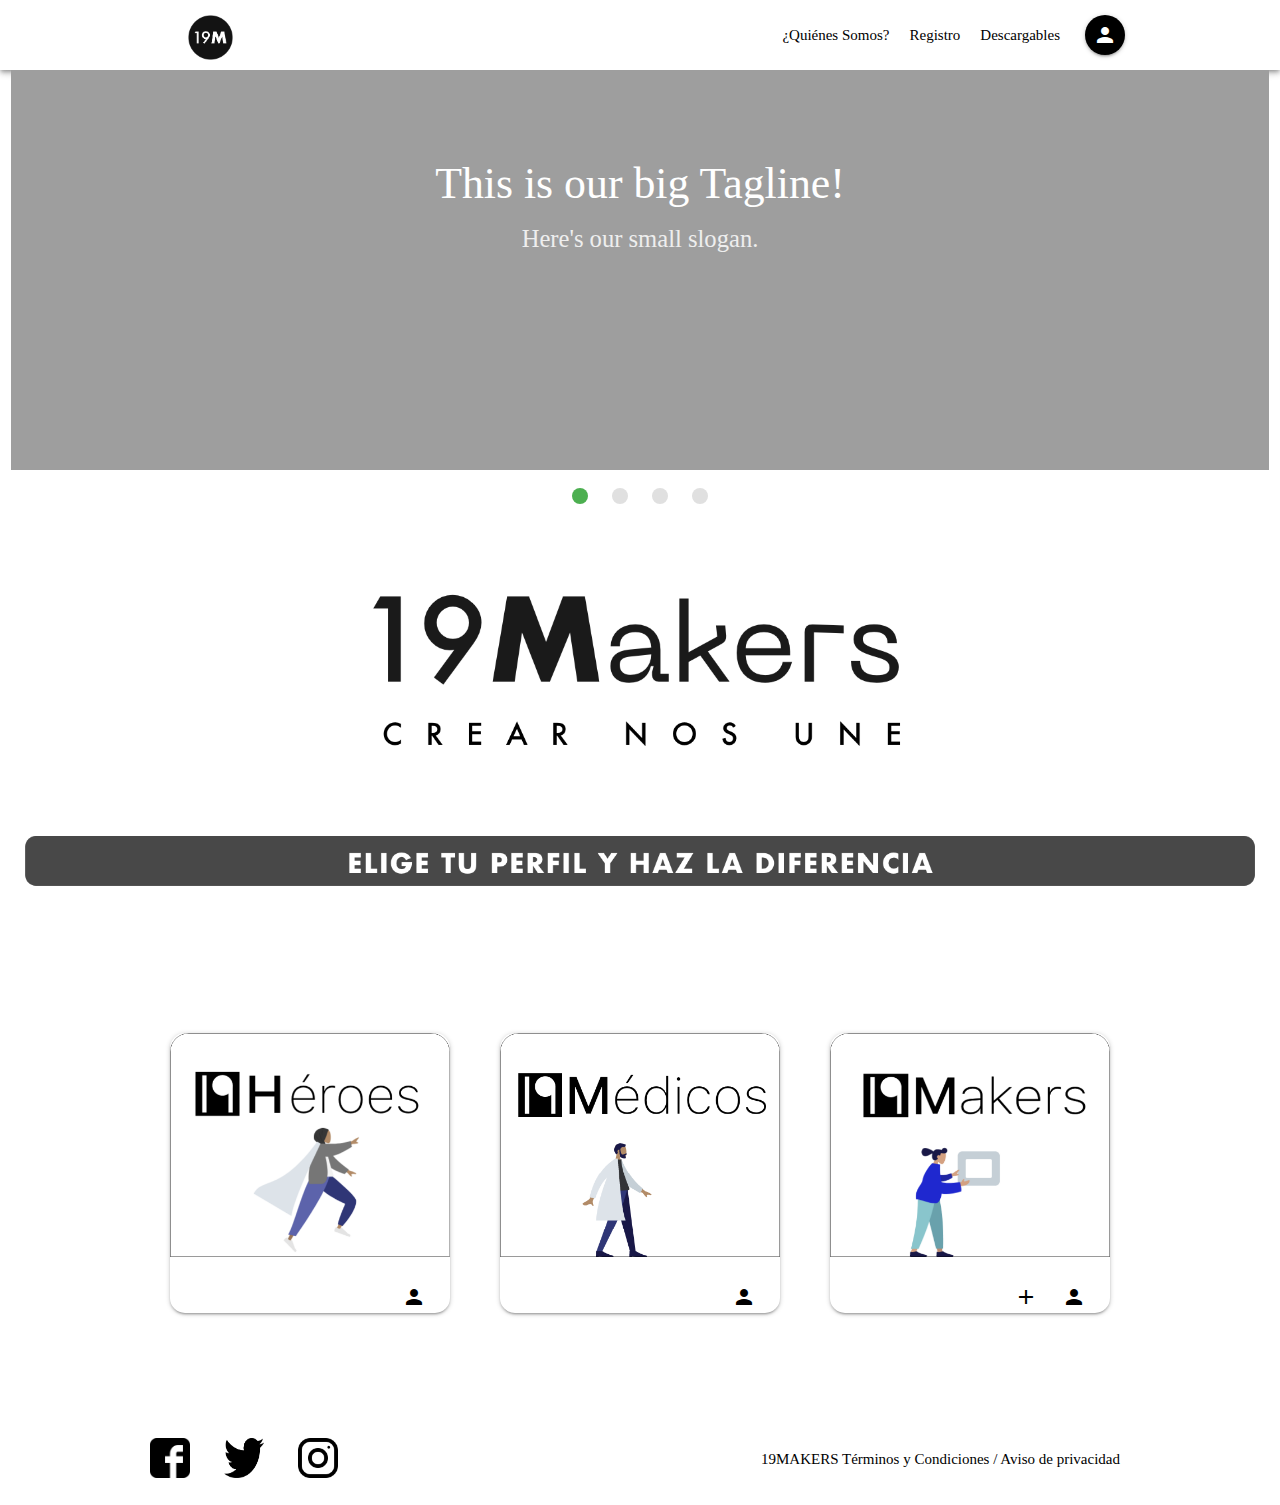
==== index.html @ b50b748e "version anterior" ====
<!DOCTYPE html>
<html lang="es">

<head>
  <meta charset="UTF-8">
  <meta name="viewport" content="width=device-width, initial-scale=1.0">
  <title>19MAKERS</title>
  <link href="https://fonts.googleapis.com/icon?family=Material+Icons" rel="stylesheet">
  <link rel="icon" type="assets/img/png" href="assets/img/logown.png" />
  <link rel=" stylesheet " href="index.html" />
  <!-- Compiled and minified CSS -->
  <link rel="stylesheet" href="https://cdnjs.cloudflare.com/ajax/libs/materialize/1.0.0/css/materialize.min.css">

  <link rel="stylesheet" href="css/main.css">


  <style type="text/css" media="screen, print">
    @font-face {
      font-family: "NeueMachina-Regular";
      src: url("assets/typo/NeueMachina");
    }
  </style>

</head>

<body>
  <header class="header z-depth-2">
    <div class="container">
      <figure class="logo">
        <a title="Logo19M" href="index.html">
          <img src="assets/img/logown.png" width="45" height="45" alt="Logo 19Makers" /></a>
      </figure>

      <ol>
        <li>
          <a class="modal-trigger" href="#modal1">¿Quiénes Somos?</a>
        </li>


        <!-- Modal Structure -->
        <div id="modal1" class="modal">
          <div class="modal-content">
            <!--<h4>Modal Header</h4>
            <p>A bunch of text</p>-->
            <video class="responsive-video" controls>
              <source src="assets/img/19video.mp4" type="video/mp4">
            </video>
            <div class="modal-footer">
              <a class="modal-close waves-effect waves-light btn teal center" href="#project">¡ REGISTRATE !</a>

            </div>
          </div>
        </div>

        <a href="#project">Registro</a>

        <!--<li>
                <a href="camp.html">Campañas</a>
            </li>-->
        <li>
          <a href="descarga.html">Descargables</a>
        </li>
        <div class="container-btn">

          <div class="btn modal-trigger btn-floating btn-big waves-effect waves-light black" href="#"><i
              class="material-icons">person</i>
          </div>

        </div>
      </ol>
    </div>
  </header>
  <div class="container-section">
    <div class="row">
      <div class="col s12">
        <div class="slider">
          <ul class="slides">
            <li>
              <img src="https://lorempixel.com/580/250/nature/1"> <!-- random image -->
              <div class="caption center-align">
                <h3>This is our big Tagline!</h3>
                <h5 class="light grey-text text-lighten-3">Here's our small slogan.</h5>
              </div>
            </li>
            <li>
              <img src="https://lorempixel.com/580/250/nature/3"> <!-- random image -->
              <div class="caption left-align">
                <h3>Left Aligned Caption</h3>
                <h5 class="light grey-text text-lighten-3">Here's our small slogan.</h5>
              </div>
            </li>
            <li>
              <img src="assets/img/LOGOSWEB.png"> <!-- random image -->
              <div class="caption right-align">
                <h3>Right Aligned Caption</h3>
                <h5 class="light grey-text text-lighten-3">Here's our small slogan.</h5>
              </div>
            </li>
            <li>
              <img src="assets/img/webimage.png"> <!-- random image -->
              <div class="caption center-align">
                <h3>This is our big Tagline!</h3>
                <h5 class="light grey-text text-lighten-3">Here's our small slogan.</h5>
              </div>
            </li>
          </ul>
        </div>
      </div>
    </div>
  </div>

  <div class="container-opensource">
    <img class="responsive-img" src="assets/img/Makersdescarga.png">
  </div>


  <section id="project-hero" class="project">
    <figure class="project-imageContainer">
      <article class="project">
        <section id="project" class="project">
          <div class="container-project">
            <div class="left">
              <article class="project">
                <figure class="project-imageContainer">
                  <figure class="event-imageContainer">
                    <div class="card">
                      <div class="card-image waves-effect waves-block waves-light">
                        <img class="activator" src="assets/img/heroes.png" alt="">
                      </div>
                      <div class="card-content">
                        <span class="card-title gray-text activator text-darken-4"><i
                            class="material-icons right">person</i></span>
                      </div>
                      <div class="card-reveal">
                        <span class="card-title grey-text text-darken-4">Donativos<i
                            class="material-icons right">close</i></span>
                        <p>Conviértete en un héroe apoyando a un maker para fabricar equipo médico o donando para
                          comprar artículos médicos</p>
                        <a class="waves-effect waves-light btn teal center" href="assets/img/heroes.png">REGISTRATE</a>
                      </div>
                    </div>
                  </figure>
              </article>
            </div>
            <div class="right">
              <article class="project">
                <figure class="project-imageContainer">
                  <figure class="event-imageContainer">
                    <div class="card">
                      <div class="card-image waves-effect waves-block waves-light">
                        <img class="activator" src="assets/img/medicos.png" alt="">
                      </div>
                      <div class="card-content">
                        <span class="card-title gray-text activator text-darken-4"><i
                            class="material-icons right">person</i></span>
                      </div>
                      <div class="card-reveal">
                        <span class="card-title grey-text text-darken-4">Médicos, hospitales.<i
                            class="material-icons right">close</i></span>
                        <p>Aquí podrás solicitar apoyo especial para profesionales de salud</p>
                        <a class="waves-effect waves-light btn teal center" href="assets/img/heroes.png">REGISTRATE</a>
                      </div>
                    </div>
                  </figure>
              </article>
            </div>
            <div class="center">
              <article class="project">
                <figure class="project-imageContainer">
                  <figure class="event-imageContainer">
                    <div class="card">
                      <div class="card-image waves-effect waves-block waves-light">
                        <img class="activator" src="assets/img/makers.png" alt="">
                      </div>
                      <div class="card-content">
                        <span class="card-title gray-text activator text-darken-4">
                          <i class="material-icons right">add_person</i></span>
                      </div>
                      <div class="card-reveal">
                        <span class="card-title grey-text text-darken-4">Makers<i
                            class="material-icons right">close</i></span>
                        <p>¡Bienvenido creador de tecnología a 19Makers!</p>
                        <a class="waves-effect waves-light btn teal" href="assets/img/heroes.png">REGISTRATE</a>
                      </div>
                    </div>
                  </figure>
              </article>
            </div>
          </div>
        </section>
      </article>
    </figure>
  </section>
  <footer class="footer z-depth-5">
    <div class="container">
      <div class="social">
        <a href="https://www.facebook.com/groups/149745312969020/" class="social-link facebook"></a>
        <a href="https://twitter.com/19makersorg" class="social-link twitter"></a>
        <a href="https://instagram.com/19makers" class="social-link Instagram"></a>
        <!--<a href="https://www.linkedin.com/company/plataformamexicocovid19/" class="social-link linkedIn"></a>-->
      </div>
      <p>
        19MAKERS
        <a href="tyc.html">Términos y Condiciones /</a>
        <a href="adp.html">Aviso de privacidad</a>
      </p>
    </div>
  </footer>
  <script>
    const ipad = window.matchMedia("screen and (max-width: 767px)");
    const menu = document.querySelector(".menu");
    const burgerButton = document.querySelector("#burger-menu");
    ipad.addListener(validation);

    function validation(event) {
      if (event.matches) {
        burgerButton.addEventListener("click", hideShow);
      } else {
        burgerButton.removeEventListener("click", hideShow);
      }
    }
    validation(ipad);

    function hideShow() {
      if (menu.classList.contains("is-active")) {
        menu.classList.remove("is-active");
      } else {
        menu.classList.add("is-active");
      }
    }
  </script>
  <script data-account="3tE0i3UiGQ" src="https://cdn.userway.org/widget.js"></script>
  <script src="https://cdnjs.cloudflare.com/ajax/libs/materialize/1.0.0/js/materialize.min.js"></script>
  <script>
    document.addEventListener('DOMContentLoaded', function () {
      var elems = document.querySelectorAll('.slider');
      var instances = M.Slider.init(elems);
    });
  </script>
  <script>
    document.addEventListener('DOMContentLoaded', function () {
      var elems = document.querySelectorAll('.modal');
      var instances = M.Modal.init(elems);
    });
  </script>



</body>

</html>



<!--<br />Diseñado con 💖 por
            <a href="https://taniasosa.com">Tania Sosa</a>-->
---- css/main.css ----
body {
    font-family: NeueMachina-Regular;
    margin: 0px;
}


.left {
    float: left;
}

.right {
    float: right;
}

.center {
    float: center;
}

p {
    margin: 20px;
    text-align: justify;
}

.card {
    color: black;
    border-radius: 1em;
}

.container-opensource {
    margin-top: 1em;
    align-items: center;
}

.header {
    background-color: white;
    color: black;
    display: flex;
    height: 70px;
    align-items: center;
    justify-content: space-between;
    flex-wrap: wrap;
}

ol,
ul {
    margin: 0;
    padding: 100;
    list-style: none;
}

figure {
    margin: 0px;
}

figure.logo {
    justify-content: center;
    padding-top: .3em;
    padding-left: 2.5em;

}

.header ol {
    display: flex;
    height: inherit;
}

.header ol li {
    height: inherit;
}



.header a {
    display: flex;
    align-items: center;
    height: inherit;
    color: black;
    text-decoration: none;
    padding: 0 10px;
    font-size: 1em;
}

.menu {
    height: inherit;
}

.parallax-container {
    height: 150px;

}



.waves-effect.waves-light.btn.teal {
    border-radius: 2em;
    color: white;
}



h1 {
    font-size: 40px;
    line-height: 1em;
    letter-spacing: -0.2px;
    color: black;
    margin: 0px 320px 70px 30px;
    padding: 30px;
}

h2 {
    font-size: 70px;
    line-height: 1em;
    letter-spacing: -0.2px;
    color: black;
    margin-top: 1px;
    padding: 30px;
    text-align: center;
    max-width: 100%;
}

.project {
    padding: 10px;
    display: flex;
    align-items: center;
    justify-content: center;
    margin: 1rem;
    background: white;
    flex-wrap: wrap;
    max-width: 100%;
    margin-top: 1rem;
    display: block;
}

.project-imageContainer img {
    max-width: 100%;

}

.project-imageContainerHero img {
    max-width: 400%;

}



.project-hero.project {
    margin-bottom: 1px;
}

.event-imageContainer {
    max-width: 280px;
    flex: 1;
    margin: 0 auto;
    display: inherit;
    justify-content: inherit;
    align-items: inherit;
    height: inherit;
    flex-wrap: inherit;
}

.event-imageBanner {
    max-width: 600px;
    flex: 1;
    margin: 0 auto;
    display: inherit;
    justify-content: inherit;
    align-items: inherit;
    height: inherit;
    flex-wrap: inherit;
}

.social-link {
    display: inline-block;
    width: 50px;
    height: 50px;
    margin: 10px 10px;
    margin-left: 10;
    background-size: 40px 40px;
    background-repeat: no-repeat;
}

.social-link.facebook {
    background-image: url("../assets/icons/facebook.png");
}

.social-link.twitter {
    background-image: url("../assets/icons/twitter.png");
}

.social-link.Instagram {
    background-image: url("../assets/icons/instagram.png");
}

.social-link.linkedIn {
    background-image: url("../assets/icons/linkedin.png");
}

.container {
    max-width: 1000px;
    flex: 1;
    margin: 0 auto;
    display: inherit;
    justify-content: inherit;
    align-items: inherit;
    height: inherit;
    flex-wrap: inherit;
    background-color: white;
}

.container-project {
    max-width: 1000px;
    flex: 1;
    margin: 0 auto;
    display: flex;
    justify-content: center;
    align-items: center;
    height: inherit;
    flex-wrap: inherit;
}

.container-btn {
    padding: 1rem;
    display: flex;
    height: inherit;
    margin: 0;
    padding: 100;
    list-style: none;
}

.footer {
    color: black;
    background-color: white;
    display: flex;
    box-shadow: 2px 0 0 0;
    justify-content: space-between;
    flex-wrap: wrap;
    margin-bottom: 0px;
}

.footer a {
    color: black;
}

@media screen and (max-width: 1023px) {
    .container {
        padding: 0 1em;
    }

    .hero {
        height: auto;
        position: relative;
        overflow: hidden;
        padding: 2em;
    }

    .hero-image {
        position: absolute;
        z-index: 1;
        left: 0;
        right: 0;
        top: 0;
        bottom: 0;
        width: 100%;
    }

    h1 {
        font-size: 2em;
        z-index: 0;
    }
}

@media screen and (max-width: 767px) {
    .project {
        display: block;
    }

    .header {
        display: block;
        height: auto;
    }

    .header ol {
        display: block;
    }

    .header ol li {
        height: 50px;
    }

    .header a {
        justify-content: center;
    }

    .container-btn {
        justify-content: center;
    }
}

@media screen and (max-width: 480px) {
    h1 {
        font-size: 1.5em;
    }

    .project-details {
        font-size: 12px;
    }

    .event-detail {
        margin: -40px 10px 10px 10px;
    }

    .footer {
        display: block;
        text-align: center;
        border: 1px solid transparent;
    }
}

@media screen and (max-width: 320px) {
    h1 {
        font-size: 1.2em;
        background: rgba(0, 0, 0, 0.5);
    }

    .hero {
        padding: 2em 1em;
    }
}
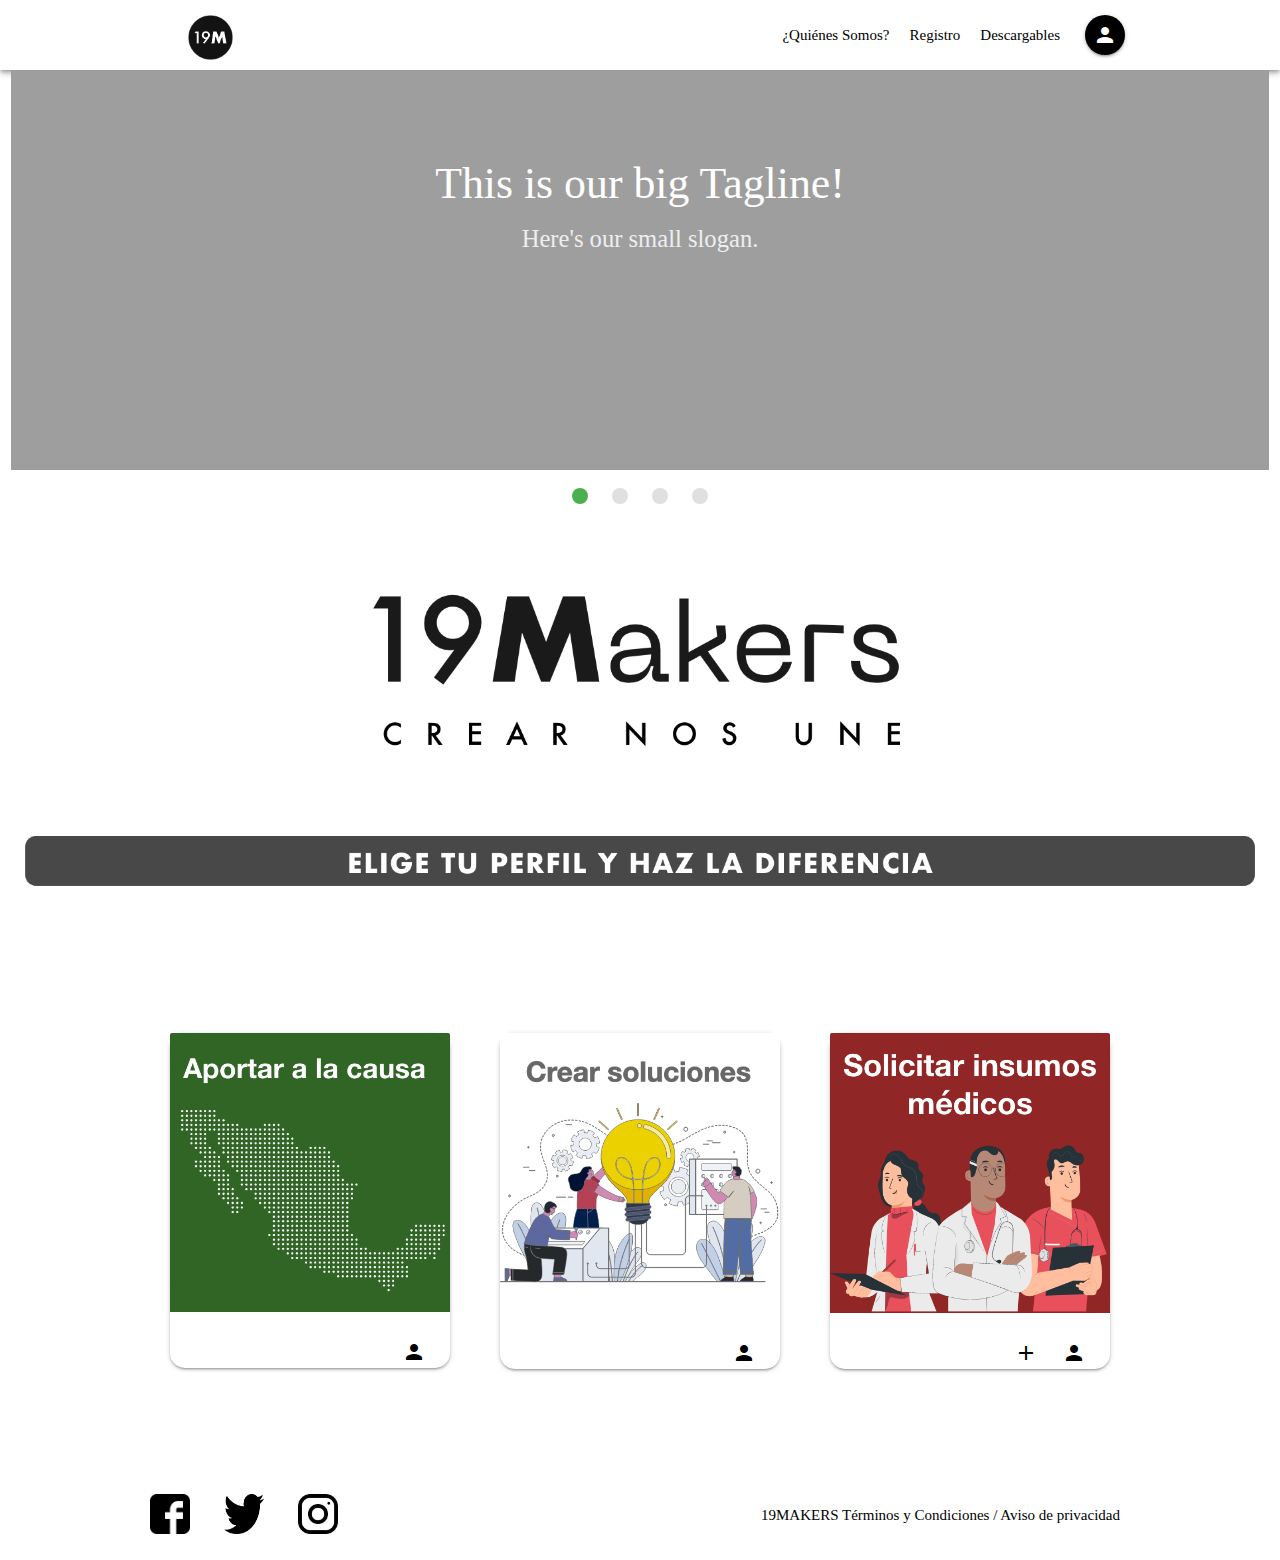
==== commit 4aff6bd8: "nueva version" ====
--- a/index.html
+++ b/index.html
@@ -125,7 +125,7 @@
                   <figure class="event-imageContainer">
                     <div class="card">
                       <div class="card-image waves-effect waves-block waves-light">
-                        <img class="activator" src="assets/img/heroes.png" alt="">
+                        <img class="activator" src="assets/img/heroes2.png" alt="">
                       </div>
                       <div class="card-content">
                         <span class="card-title gray-text activator text-darken-4"><i
@@ -136,7 +136,7 @@
                             class="material-icons right">close</i></span>
                         <p>Conviértete en un héroe apoyando a un maker para fabricar equipo médico o donando para
                           comprar artículos médicos</p>
-                        <a class="waves-effect waves-light btn teal center" href="assets/img/heroes.png">REGISTRATE</a>
+                        <a class="waves-effect waves-light btn teal center" href="assets/img/heroes2.png">REGISTRATE</a>
                       </div>
                     </div>
                   </figure>
@@ -148,7 +148,7 @@
                   <figure class="event-imageContainer">
                     <div class="card">
                       <div class="card-image waves-effect waves-block waves-light">
-                        <img class="activator" src="assets/img/medicos.png" alt="">
+                        <img class="activator" src="assets/img/Makers2.png" alt="">
                       </div>
                       <div class="card-content">
                         <span class="card-title gray-text activator text-darken-4"><i
@@ -158,7 +158,7 @@
                         <span class="card-title grey-text text-darken-4">Médicos, hospitales.<i
                             class="material-icons right">close</i></span>
                         <p>Aquí podrás solicitar apoyo especial para profesionales de salud</p>
-                        <a class="waves-effect waves-light btn teal center" href="assets/img/heroes.png">REGISTRATE</a>
+                        <a class="waves-effect waves-light btn teal center" href="assets/img/Makers2.png">REGISTRATE</a>
                       </div>
                     </div>
                   </figure>
@@ -170,7 +170,7 @@
                   <figure class="event-imageContainer">
                     <div class="card">
                       <div class="card-image waves-effect waves-block waves-light">
-                        <img class="activator" src="assets/img/makers.png" alt="">
+                        <img class="activator" src="assets/img/medicos2.png" alt="">
                       </div>
                       <div class="card-content">
                         <span class="card-title gray-text activator text-darken-4">
@@ -180,7 +180,7 @@
                         <span class="card-title grey-text text-darken-4">Makers<i
                             class="material-icons right">close</i></span>
                         <p>¡Bienvenido creador de tecnología a 19Makers!</p>
-                        <a class="waves-effect waves-light btn teal" href="assets/img/heroes.png">REGISTRATE</a>
+                        <a class="waves-effect waves-light btn teal" href="assets/img/medicos2.png">REGISTRATE</a>
                       </div>
                     </div>
                   </figure>
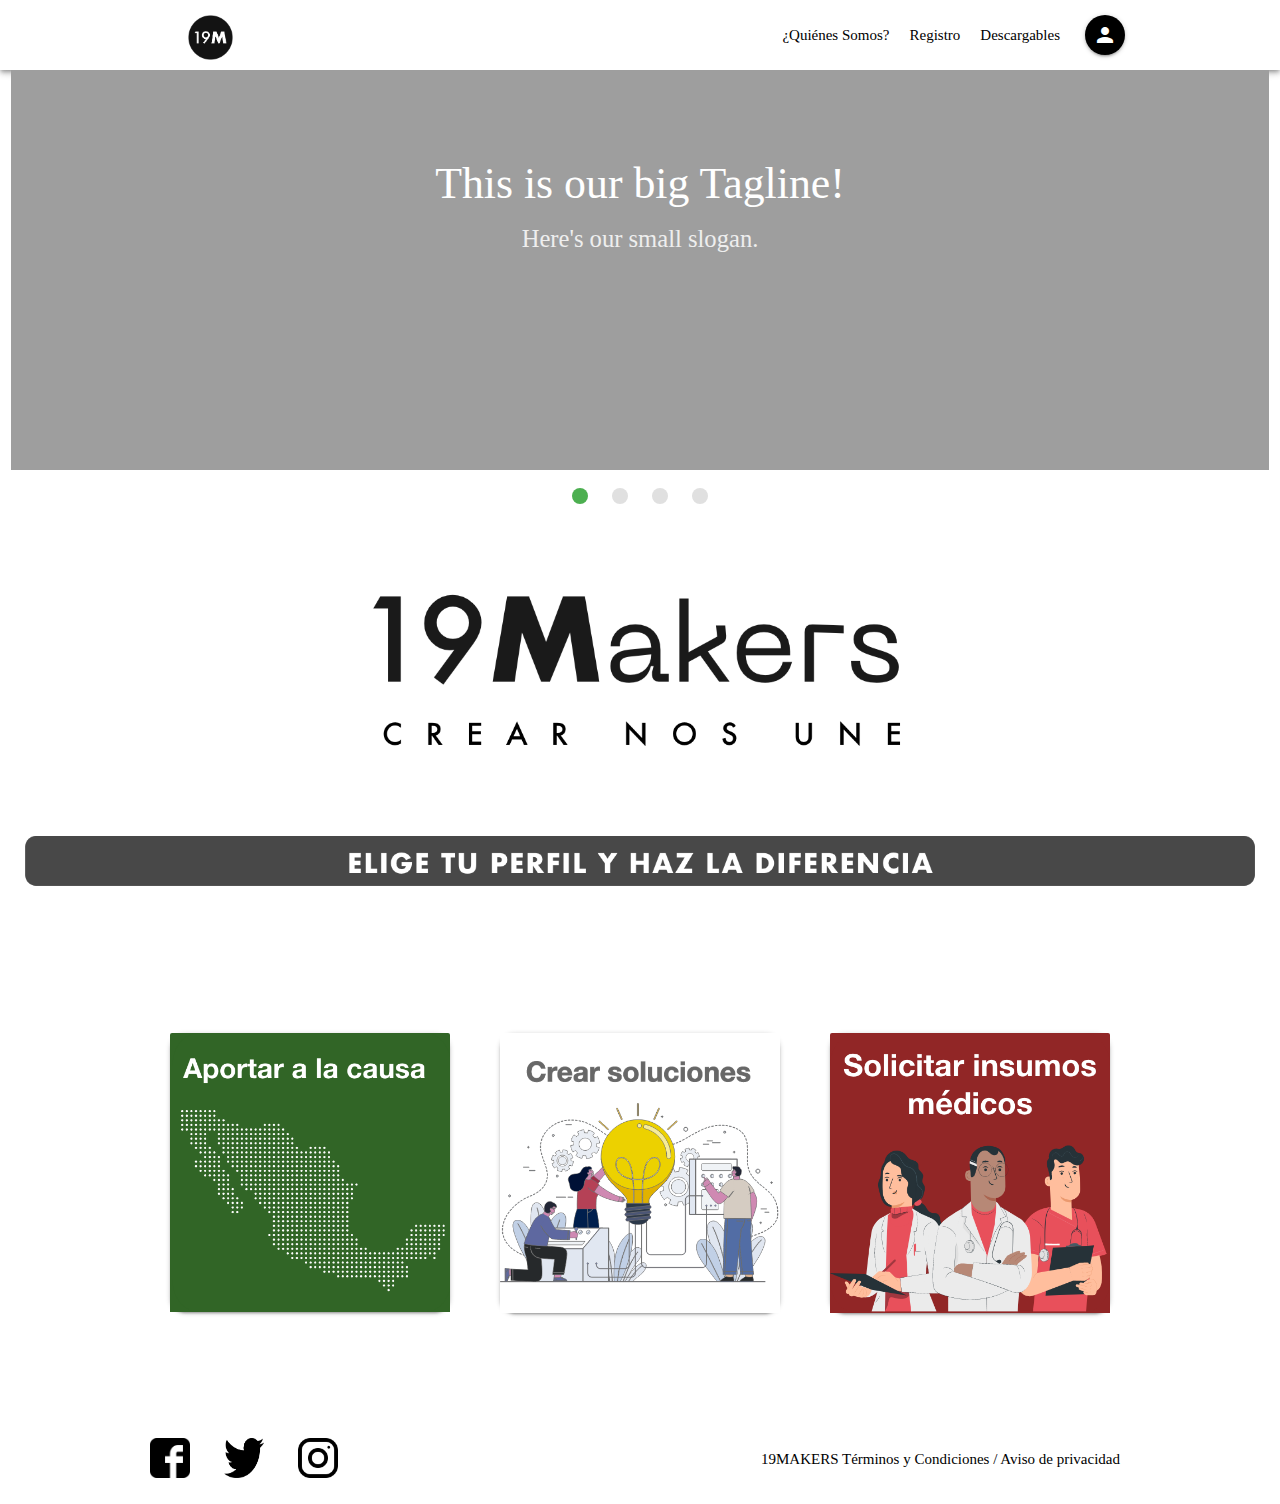
==== commit 2a9d660a: "eliminé card content" ====
--- a/index.html
+++ b/index.html
@@ -108,12 +108,9 @@
       </div>
     </div>
   </div>
-
   <div class="container-opensource">
     <img class="responsive-img" src="assets/img/Makersdescarga.png">
   </div>
-
-
   <section id="project-hero" class="project">
     <figure class="project-imageContainer">
       <article class="project">
@@ -127,10 +124,10 @@
                       <div class="card-image waves-effect waves-block waves-light">
                         <img class="activator" src="assets/img/heroes2.png" alt="">
                       </div>
-                      <div class="card-content">
+                      <!--<div class="card-content">
                         <span class="card-title gray-text activator text-darken-4"><i
                             class="material-icons right">person</i></span>
-                      </div>
+                      </div>-->
                       <div class="card-reveal">
                         <span class="card-title grey-text text-darken-4">Donativos<i
                             class="material-icons right">close</i></span>
@@ -150,14 +147,14 @@
                       <div class="card-image waves-effect waves-block waves-light">
                         <img class="activator" src="assets/img/Makers2.png" alt="">
                       </div>
-                      <div class="card-content">
+                      <!--<div class="card-content">
                         <span class="card-title gray-text activator text-darken-4"><i
                             class="material-icons right">person</i></span>
-                      </div>
+                      </div>-->
                       <div class="card-reveal">
-                        <span class="card-title grey-text text-darken-4">Médicos, hospitales.<i
+                        <span class="card-title grey-text text-darken-4">Makers<i
                             class="material-icons right">close</i></span>
-                        <p>Aquí podrás solicitar apoyo especial para profesionales de salud</p>
+                        <p>¡Bienvenido creador de tecnología a 19Makers!</p>
                         <a class="waves-effect waves-light btn teal center" href="assets/img/Makers2.png">REGISTRATE</a>
                       </div>
                     </div>
@@ -172,14 +169,14 @@
                       <div class="card-image waves-effect waves-block waves-light">
                         <img class="activator" src="assets/img/medicos2.png" alt="">
                       </div>
-                      <div class="card-content">
+                      <!--<div class="card-content">
                         <span class="card-title gray-text activator text-darken-4">
                           <i class="material-icons right">add_person</i></span>
-                      </div>
+                      </div>-->
                       <div class="card-reveal">
-                        <span class="card-title grey-text text-darken-4">Makers<i
+                        <span class="card-title grey-text text-darken-4">Médicos, hospitales.<i
                             class="material-icons right">close</i></span>
-                        <p>¡Bienvenido creador de tecnología a 19Makers!</p>
+                        <p>Aquí podrás solicitar apoyo especial para profesionales de salud ¡</p>
                         <a class="waves-effect waves-light btn teal" href="assets/img/medicos2.png">REGISTRATE</a>
                       </div>
                     </div>
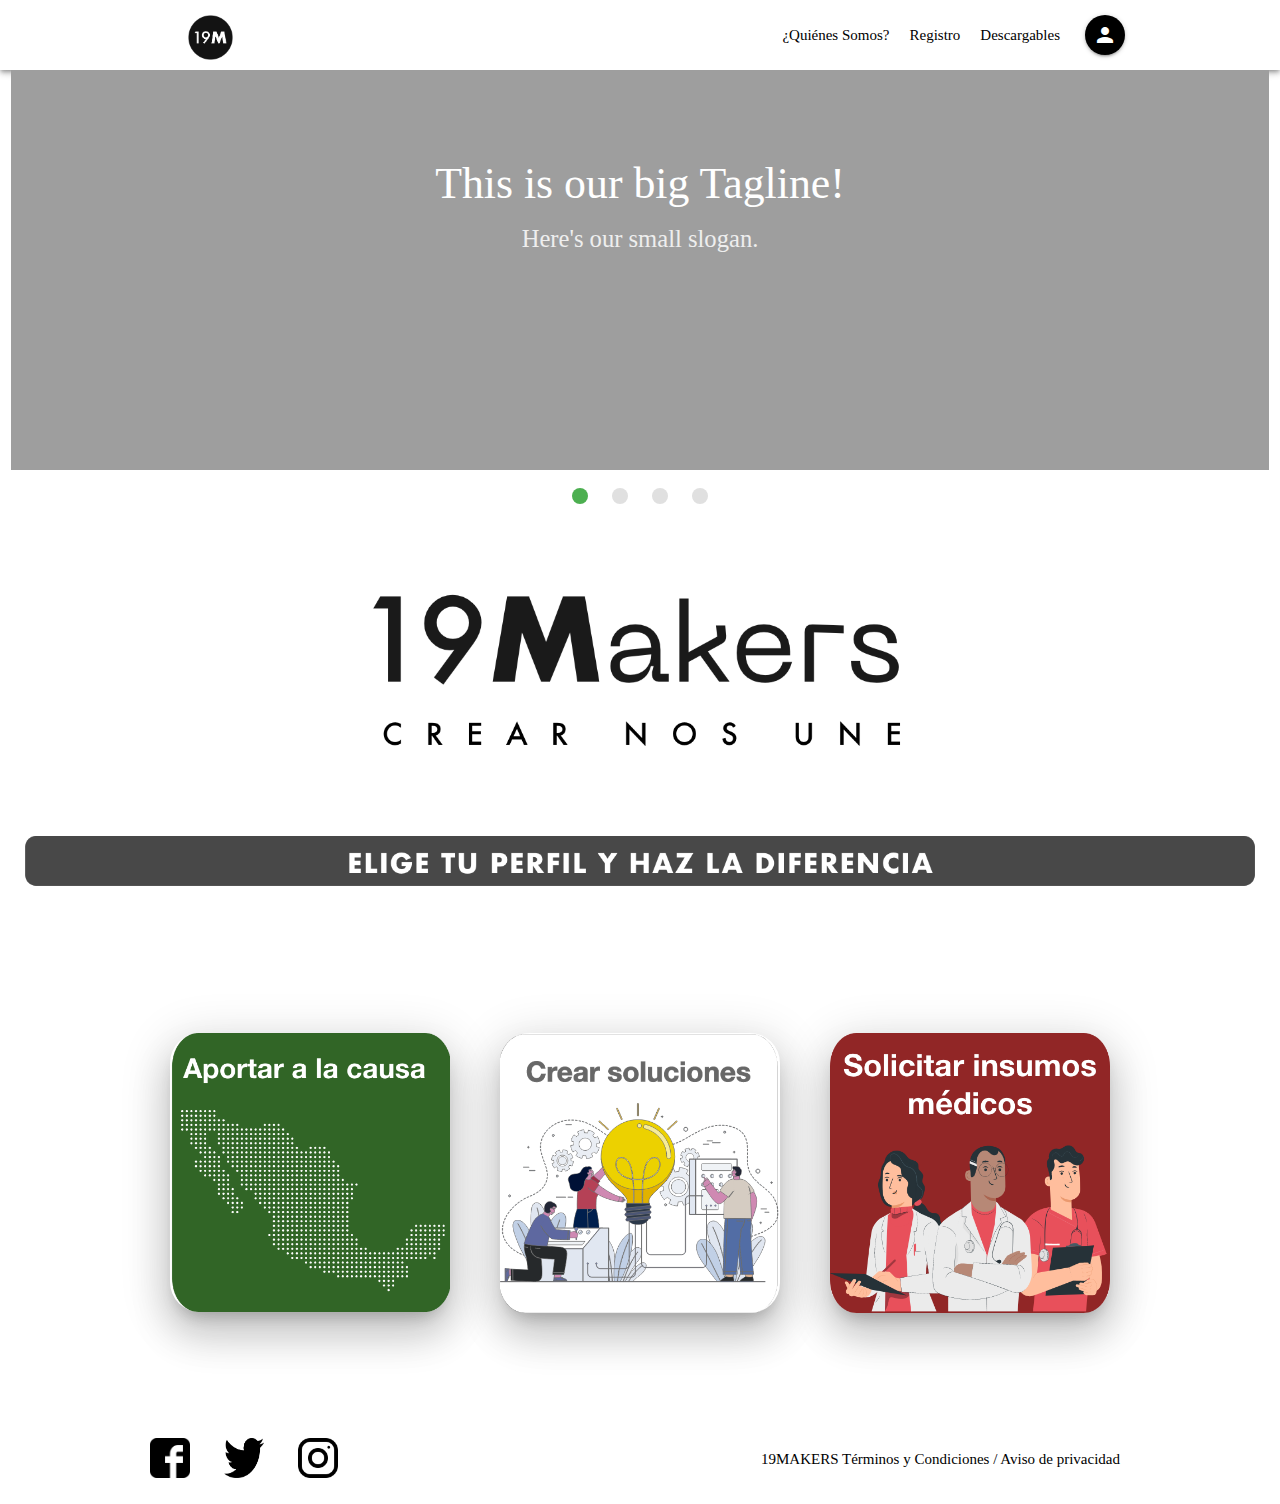
==== commit c1465acc: "border radius cards" ====
--- a/index.html
+++ b/index.html
@@ -120,7 +120,7 @@
               <article class="project">
                 <figure class="project-imageContainer">
                   <figure class="event-imageContainer">
-                    <div class="card">
+                    <div class="card z-depth-5">
                       <div class="card-image waves-effect waves-block waves-light">
                         <img class="activator" src="assets/img/heroes2.png" alt="">
                       </div>
@@ -143,7 +143,7 @@
               <article class="project">
                 <figure class="project-imageContainer">
                   <figure class="event-imageContainer">
-                    <div class="card">
+                    <div class="card z-depth-5">
                       <div class="card-image waves-effect waves-block waves-light">
                         <img class="activator" src="assets/img/Makers2.png" alt="">
                       </div>
@@ -165,7 +165,7 @@
               <article class="project">
                 <figure class="project-imageContainer">
                   <figure class="event-imageContainer">
-                    <div class="card">
+                    <div class="card z-depth-5">
                       <div class="card-image waves-effect waves-block waves-light">
                         <img class="activator" src="assets/img/medicos2.png" alt="">
                       </div>
--- a/css/main.css
+++ b/css/main.css
@@ -23,7 +23,7 @@
 
 .card {
     color: black;
-    border-radius: 1em;
+    border-radius: 2em;
 }
 
 .container-opensource {
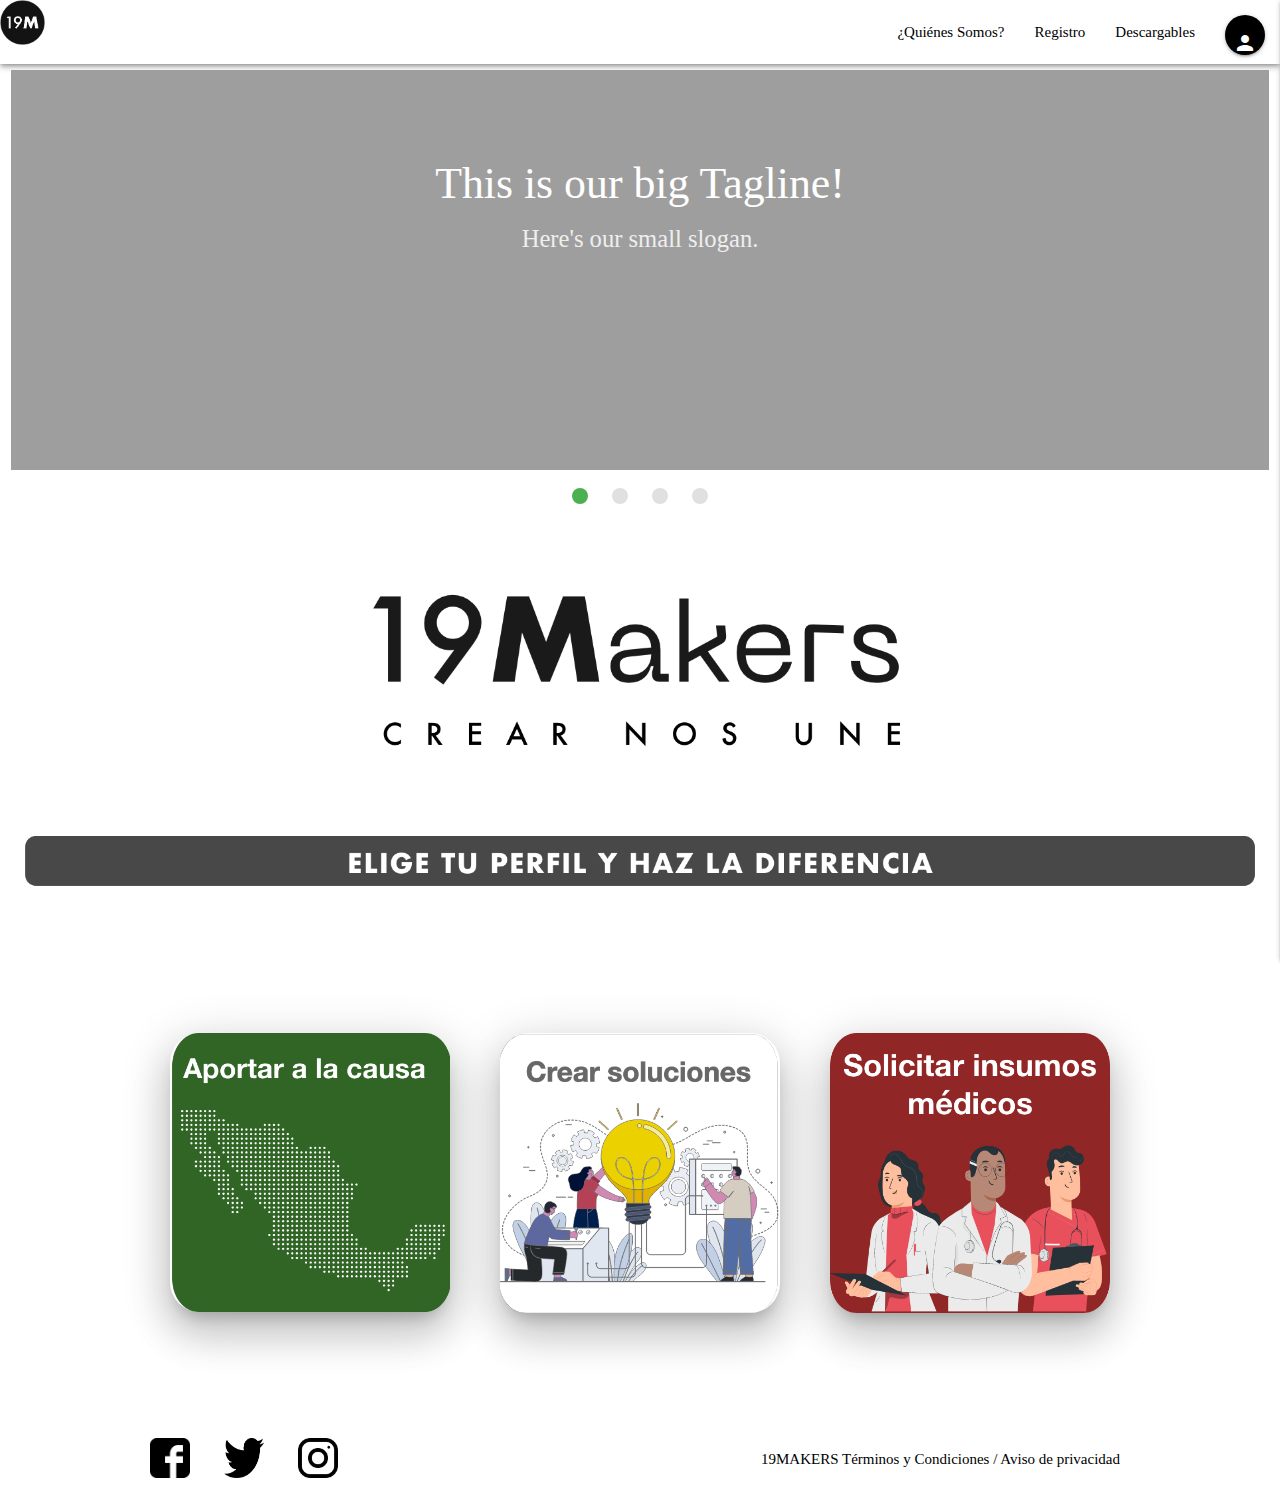
==== commit 240f0d94: "Agregué Menu Hamburguesa" ====
--- a/index.html
+++ b/index.html
@@ -24,52 +24,86 @@
 </head>
 
 <body>
-  <header class="header z-depth-2">
-    <div class="container">
-      <figure class="logo">
-        <a title="Logo19M" href="index.html">
-          <img src="assets/img/logown.png" width="45" height="45" alt="Logo 19Makers" /></a>
-      </figure>
-
-      <ol>
+  <nav class="nav-wrapper white z-depth-2">
+    <div class="container-nav ">
+      <a title="Logo19M" href="index.html">
+        <img src="assets/img/logown.png" width="45" height="45" alt="Logo 19Makers" /></a>
+      <a href="#" data-target="menu-responsive" class=" right sidenav-trigger">
+        <i class="material-icons black-text">menu</i>
+      </a>
+      <ul class="right hide-on-med-and-down">
         <li>
-          <a class="modal-trigger" href="#modal1">¿Quiénes Somos?</a>
+          <a class="modal-trigger black-text" href="#modal1">¿Quiénes Somos?</a>
         </li>
-
-
         <!-- Modal Structure -->
         <div id="modal1" class="modal">
           <div class="modal-content">
             <!--<h4>Modal Header</h4>
-            <p>A bunch of text</p>-->
+                  <p>A bunch of text</p>-->
             <video class="responsive-video" controls>
               <source src="assets/img/19video.mp4" type="video/mp4">
             </video>
             <div class="modal-footer">
-              <a class="modal-close waves-effect waves-light btn teal center" href="#project">¡ REGISTRATE !</a>
-
+              <a class="modal-close waves-effect waves-light btn teal center" href="index.html">¡
+                REGISTRATE !</a>
             </div>
           </div>
         </div>
-
-        <a href="#project">Registro</a>
-
+        <li>
+          <a class="black-text" href="index.html">Registro</a>
+        </li>
         <!--<li>
-                <a href="camp.html">Campañas</a>
-            </li>-->
+                    <a href="camp.html">Campañas</a>
+                </li>-->
         <li>
-          <a href="descarga.html">Descargables</a>
+          <a class="black-text" href="descarga.html">Descargables</a>
         </li>
+
         <div class="container-btn">
 
           <div class="btn modal-trigger btn-floating btn-big waves-effect waves-light black" href="#"><i
               class="material-icons">person</i>
           </div>
-
-        </div>
-      </ol>
-    </div>
-  </header>
+        </div>
+      </ul>
+    </div>
+  </nav>
+  <ul class="right sidenav" id="menu-responsive">
+    <a title="Logo19M" href="index.html">
+      <img class="right" src="assets/img/logown.png" width="45" height="45" alt="Logo 19Makers" /></a>
+    <li>
+      <a class="modal-trigger" href="#modal2">¿Quiénes Somos?</a>
+    </li>
+    <!-- Modal Structure -->
+    <div id="modal2" class="modal">
+      <div class="modal-content">
+        <!--<h4>Modal Header</h4>
+          <p>A bunch of text</p>-->
+        <video class="responsive-video" controls>
+          <source src="assets/img/19video.mp4" type="video/mp4">
+        </video>
+        <div class="modal-footer">
+          <a class="modal-close waves-effect waves-light btn teal center" href="index.html">¡ REGISTRATE
+            !</a>
+        </div>
+      </div>
+    </div>
+    <li>
+      <a class="waves-effect" href="index.html">Registro</a>
+    </li>
+    <!--<li>
+            <a href="camp.html">Campañas</a>
+        </li>-->
+    <li>
+      <a class="waves-effect" href="descarga.html">Descargables</a>
+    </li>
+    </div>
+    <div class="right">
+      <div class="btn modal-trigger btn-floating btn-big waves-effect waves-light black" href="#"><i
+          class="material-icons">person</i>
+      </div>
+    </div>
+  </ul>
   <div class="container-section">
     <div class="row">
       <div class="col s12">
@@ -116,7 +150,7 @@
       <article class="project">
         <section id="project" class="project">
           <div class="container-project">
-            <div class="left">
+            <div class="center">
               <article class="project">
                 <figure class="project-imageContainer">
                   <figure class="event-imageContainer">
@@ -139,7 +173,7 @@
                   </figure>
               </article>
             </div>
-            <div class="right">
+            <div class="center">
               <article class="project">
                 <figure class="project-imageContainer">
                   <figure class="event-imageContainer">
@@ -155,7 +189,7 @@
                         <span class="card-title grey-text text-darken-4">Makers<i
                             class="material-icons right">close</i></span>
                         <p>¡Bienvenido creador de tecnología a 19Makers!</p>
-                        <a class="waves-effect waves-light btn teal center" href="assets/img/Makers2.png">REGISTRATE</a>
+                        <a class="waves-effect waves-light btn teal" href="assets/img/Makers2.png">REGISTRATE</a>
                       </div>
                     </div>
                   </figure>
@@ -176,7 +210,7 @@
                       <div class="card-reveal">
                         <span class="card-title grey-text text-darken-4">Médicos, hospitales.<i
                             class="material-icons right">close</i></span>
-                        <p>Aquí podrás solicitar apoyo especial para profesionales de salud ¡</p>
+                        <p>¡Aquí podrás solicitar apoyo especial para profesionales de salud!</p>
                         <a class="waves-effect waves-light btn teal" href="assets/img/medicos2.png">REGISTRATE</a>
                       </div>
                     </div>
@@ -230,6 +264,14 @@
   <script src="https://cdnjs.cloudflare.com/ajax/libs/materialize/1.0.0/js/materialize.min.js"></script>
   <script>
     document.addEventListener('DOMContentLoaded', function () {
+      var elems = document.querySelectorAll('.sidenav');
+      var instances = M.Sidenav.init(elems, {
+        edge: 'right'
+      });
+    });
+  </script>
+  <script>
+    document.addEventListener('DOMContentLoaded', function () {
       var elems = document.querySelectorAll('.slider');
       var instances = M.Slider.init(elems);
     });
@@ -241,13 +283,9 @@
     });
   </script>
 
-
+  <!--<br />Diseñado con 💖 por
+            <a href="https://taniasosa.com">Tania Sosa</a>-->
 
 </body>
 
-</html>
-
-
-
-<!--<br />Diseñado con 💖 por
-            <a href="https://taniasosa.com">Tania Sosa</a>-->+</html>--- a/css/main.css
+++ b/css/main.css
@@ -94,6 +94,7 @@
 .waves-effect.waves-light.btn.teal {
     border-radius: 2em;
     color: white;
+    float: center;
 }
 
 
@@ -225,6 +226,7 @@
     margin: 0;
     padding: 100;
     list-style: none;
+    float: center;
 }
 
 .footer {
@@ -291,10 +293,20 @@
         justify-content: center;
     }
 
-    .container-btn {
+    figure.logo {
         justify-content: center;
-    }
-}
+        padding-top: .3em;
+        padding-left: 2.5em;
+
+    }
+
+    figure {
+        margin: 0px;
+    }
+
+
+}
+
 
 @media screen and (max-width: 480px) {
     h1 {
@@ -314,6 +326,8 @@
         text-align: center;
         border: 1px solid transparent;
     }
+
+
 }
 
 @media screen and (max-width: 320px) {
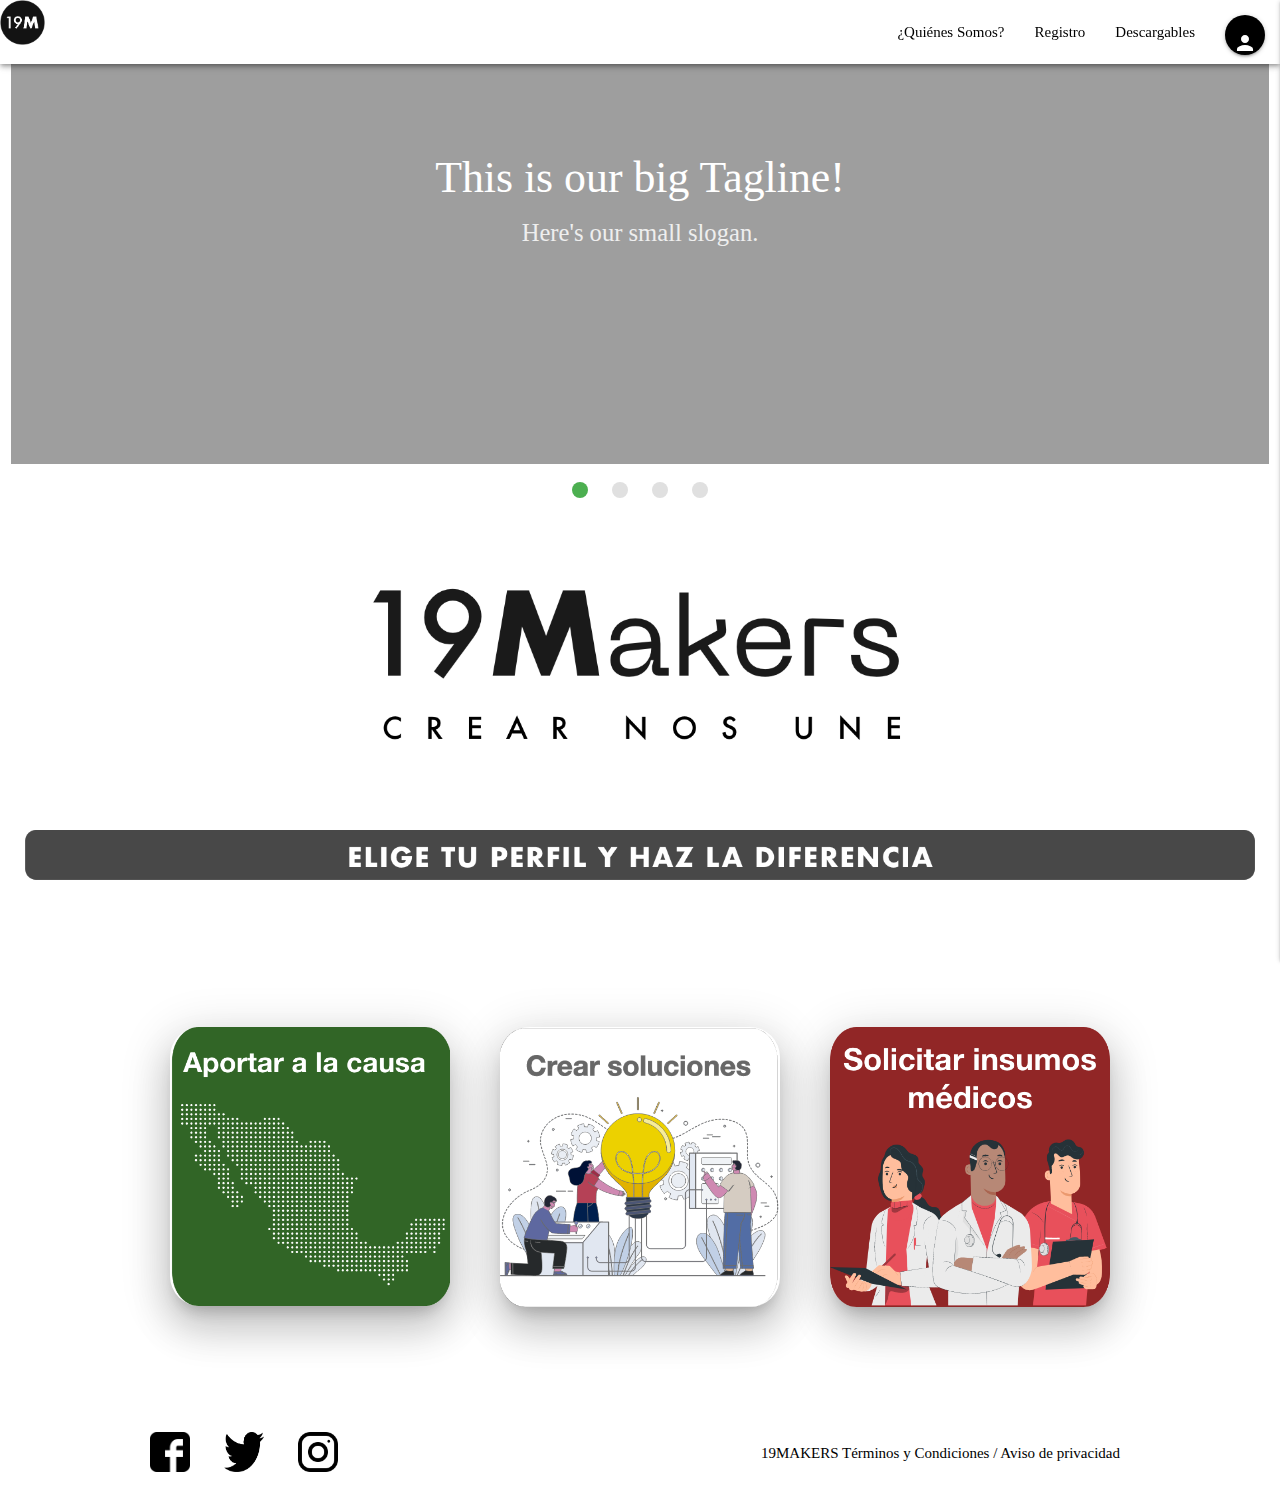
==== commit 510509b5: "navbar-fixed" ====
--- a/index.html
+++ b/index.html
@@ -24,50 +24,50 @@
 </head>
 
 <body>
-  <nav class="nav-wrapper white z-depth-2">
-    <div class="container-nav ">
-      <a title="Logo19M" href="index.html">
-        <img src="assets/img/logown.png" width="45" height="45" alt="Logo 19Makers" /></a>
-      <a href="#" data-target="menu-responsive" class=" right sidenav-trigger">
-        <i class="material-icons black-text">menu</i>
-      </a>
-      <ul class="right hide-on-med-and-down">
-        <li>
-          <a class="modal-trigger black-text" href="#modal1">¿Quiénes Somos?</a>
-        </li>
-        <!-- Modal Structure -->
-        <div id="modal1" class="modal">
-          <div class="modal-content">
-            <!--<h4>Modal Header</h4>
+  <div class="navbar-fixed">
+    <nav class="nav-wrapper white z-depth-2">
+      <div class="container-nav ">
+        <a title="Logo19M" href="index.html">
+          <img src="assets/img/logown.png" width="45" height="45" alt="Logo 19Makers" /></a>
+        <a href="#" data-target="menu-responsive" class=" right sidenav-trigger">
+          <i class="material-icons black-text">menu</i>
+        </a>
+        <ul class="right hide-on-med-and-down">
+          <li>
+            <a class="modal-trigger black-text" href="#modal1">¿Quiénes Somos?</a>
+          </li>
+          <!-- Modal Structure -->
+          <div id="modal1" class="modal">
+            <div class="modal-content">
+              <!--<h4>Modal Header</h4>
                   <p>A bunch of text</p>-->
-            <video class="responsive-video" controls>
-              <source src="assets/img/19video.mp4" type="video/mp4">
-            </video>
-            <div class="modal-footer">
-              <a class="modal-close waves-effect waves-light btn teal center" href="index.html">¡
-                REGISTRATE !</a>
+              <video class="responsive-video" controls>
+                <source src="assets/img/19video.mp4" type="video/mp4">
+              </video>
+              <div class="modal-footer">
+                <a class="modal-close waves-effect waves-light btn teal center" href="index.html">¡
+                  REGISTRATE !</a>
+              </div>
             </div>
           </div>
-        </div>
-        <li>
-          <a class="black-text" href="index.html">Registro</a>
-        </li>
-        <!--<li>
+          <li>
+            <a class="black-text" href="index.html">Registro</a>
+          </li>
+          <!--<li>
                     <a href="camp.html">Campañas</a>
                 </li>-->
-        <li>
-          <a class="black-text" href="descarga.html">Descargables</a>
-        </li>
-
-        <div class="container-btn">
-
-          <div class="btn modal-trigger btn-floating btn-big waves-effect waves-light black" href="#"><i
-              class="material-icons">person</i>
+          <li>
+            <a class="black-text" href="descarga.html">Descargables</a>
+          </li>
+          <div class="container-btn">
+            <div class="btn modal-trigger btn-floating btn-big waves-effect waves-light black" href="#"><i
+                class="material-icons">person</i>
+            </div>
           </div>
-        </div>
-      </ul>
-    </div>
-  </nav>
+        </ul>
+      </div>
+    </nav>
+  </div>
   <ul class="right sidenav" id="menu-responsive">
     <a title="Logo19M" href="index.html">
       <img class="right" src="assets/img/logown.png" width="45" height="45" alt="Logo 19Makers" /></a>
@@ -89,7 +89,7 @@
       </div>
     </div>
     <li>
-      <a class="waves-effect" href="index.html">Registro</a>
+      <a class="waves-effect" href="#project">Registro</a>
     </li>
     <!--<li>
             <a href="camp.html">Campañas</a>
@@ -117,21 +117,21 @@
               </div>
             </li>
             <li>
-              <img src="https://lorempixel.com/580/250/nature/3"> <!-- random image -->
+              <img src="https://lorempixel.com/580/250/nature/2"> <!-- random image -->
               <div class="caption left-align">
                 <h3>Left Aligned Caption</h3>
                 <h5 class="light grey-text text-lighten-3">Here's our small slogan.</h5>
               </div>
             </li>
             <li>
-              <img src="assets/img/LOGOSWEB.png"> <!-- random image -->
+              <img src="https://lorempixel.com/580/250/nature/3"> <!-- random image -->
               <div class="caption right-align">
                 <h3>Right Aligned Caption</h3>
                 <h5 class="light grey-text text-lighten-3">Here's our small slogan.</h5>
               </div>
             </li>
             <li>
-              <img src="assets/img/webimage.png"> <!-- random image -->
+              <img src="assets/img/LOGOSWEB.png"> <!-- random image -->
               <div class="caption center-align">
                 <h3>This is our big Tagline!</h3>
                 <h5 class="light grey-text text-lighten-3">Here's our small slogan.</h5>
